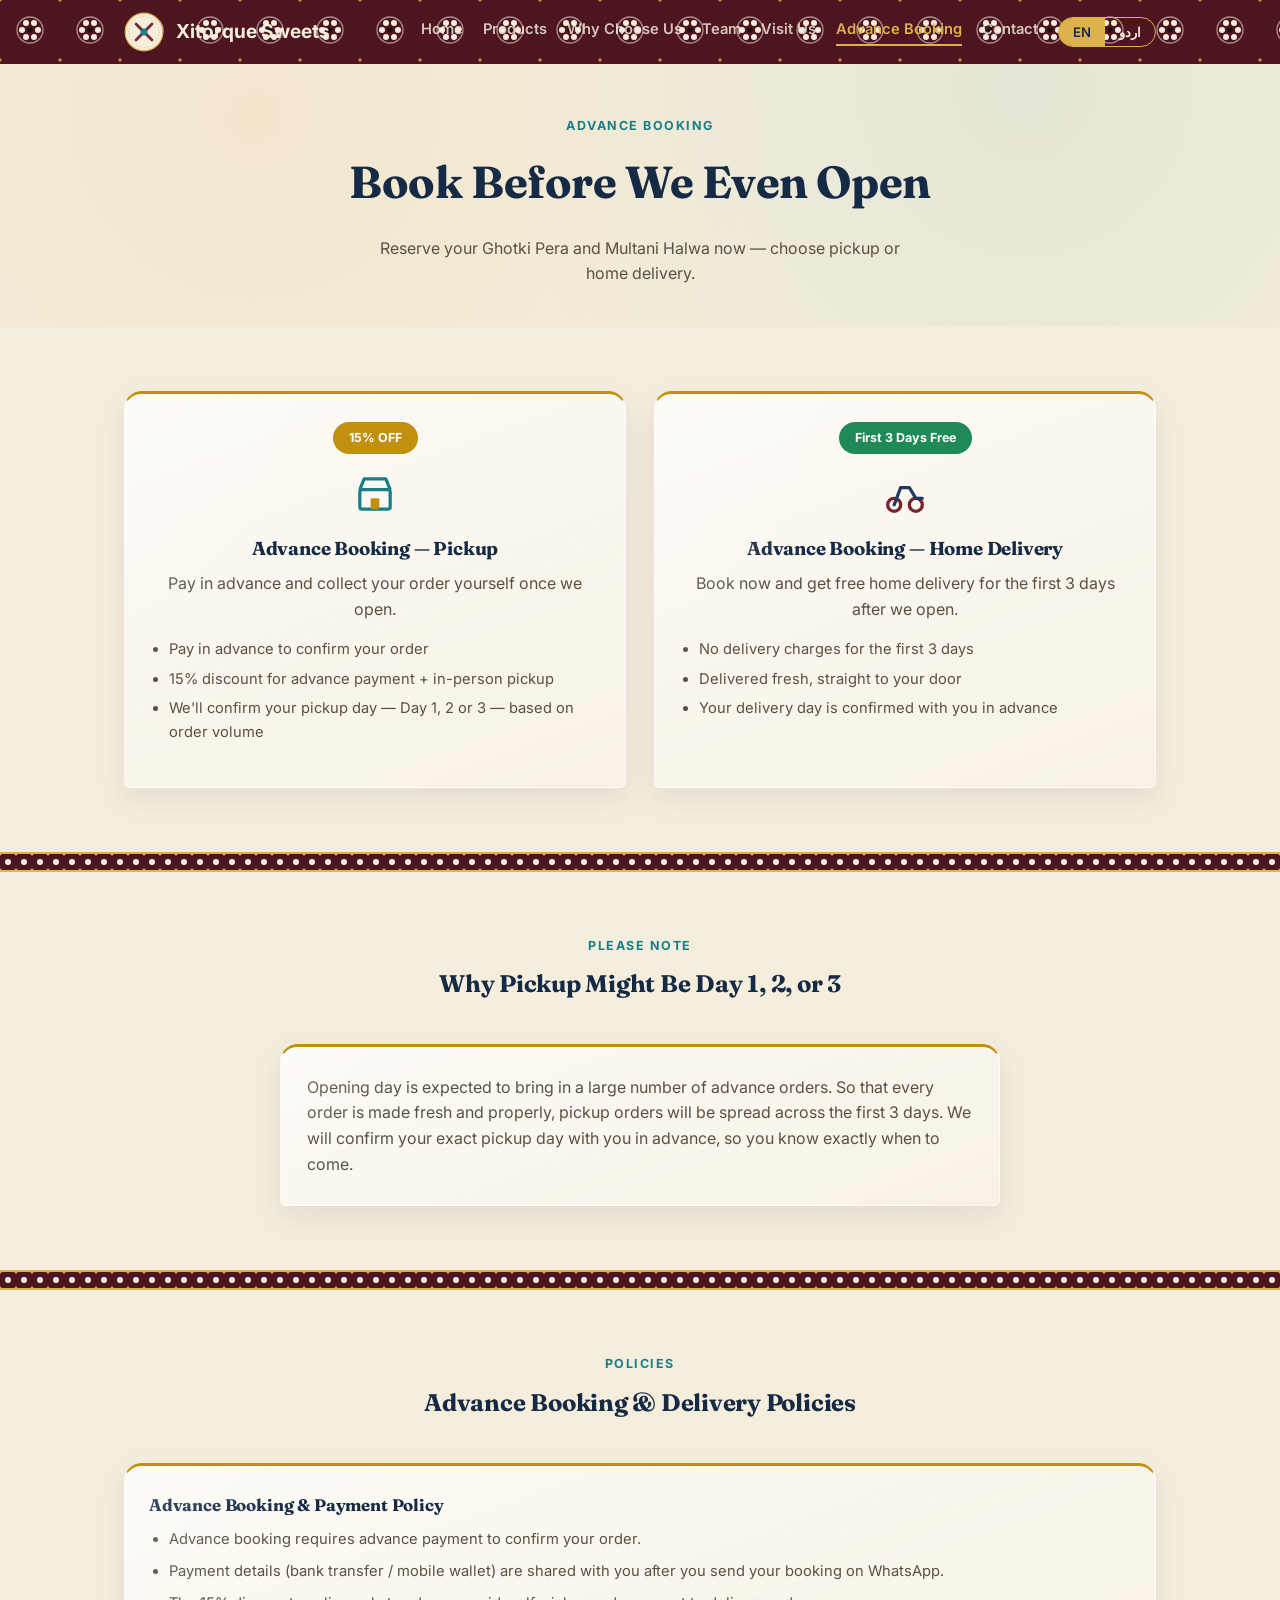
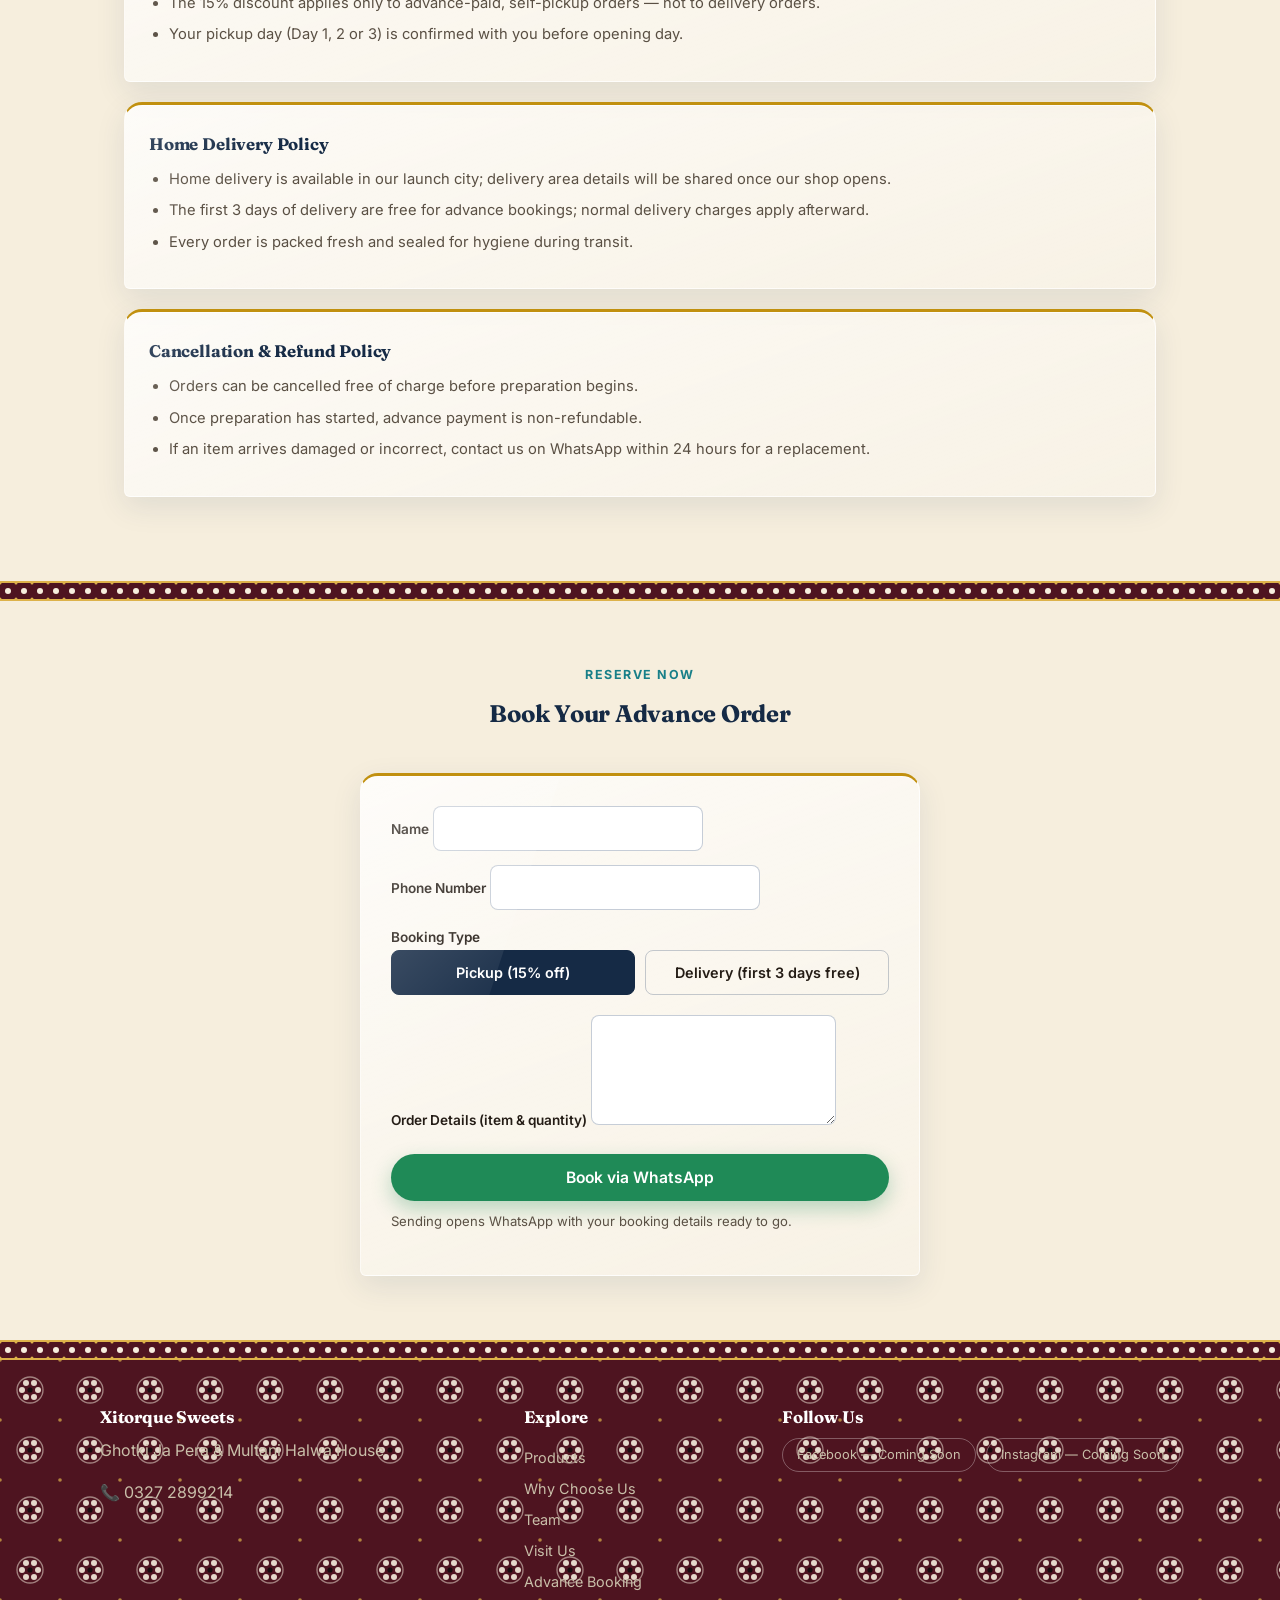
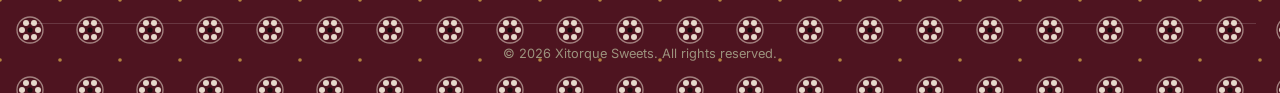
==== advance-booking.html @ 0a911209 "Add files via upload" ====
<!DOCTYPE html>
<html lang="en" dir="ltr">
<head>
<meta charset="UTF-8">
<meta name="viewport" content="width=device-width, initial-scale=1.0">
<title>Advance Booking — Xitorque Sweets</title>
<meta name="description" content="Book your Ghotki Pera and Multani Halwa in advance — pickup with 15% off, or home delivery free for the first 3 days.">
<link rel="preconnect" href="https://fonts.googleapis.com">
<link rel="preconnect" href="https://fonts.gstatic.com" crossorigin>
<link href="https://fonts.googleapis.com/css2?family=Fraunces:ital,wght@0,500;0,600;0,700;1,500&family=Inter:wght@400;500;600;700&family=Noto+Nastaliq+Urdu:wght@400;600;700&display=swap" rel="stylesheet">
<link rel="stylesheet" href="styles.css">
</head>
<body>

<header class="site-header">
  <div class="header-inner">
    <a href="index.html" class="brand">
      <svg class="logo-mark" viewBox="0 0 100 100" aria-hidden="true">
        <circle cx="50" cy="50" r="47" fill="var(--ivory)" stroke="var(--gold-soft)" stroke-width="3"/>
        <circle cx="50" cy="50" r="38" fill="none" stroke="var(--gold-soft)" stroke-width="1.5" stroke-dasharray="3 4"/>
        <path d="M30 30 L70 70 M70 30 L30 70" stroke="var(--maroon)" stroke-width="7" stroke-linecap="round"/>
        <circle cx="50" cy="50" r="9" fill="var(--turquoise)"/>
      </svg>
      <p class="brand-name">Xitorque Sweets</p>
    </a>
    <button class="nav-toggle" id="nav-toggle" aria-label="Toggle menu" onclick="toggleNav()">
      <svg width="26" height="26" viewBox="0 0 24 24" fill="none"><path d="M3 6h18M3 12h18M3 18h18" stroke="#F6EEDD" stroke-width="2" stroke-linecap="round"/></svg>
    </button>
    <nav class="nav-links" id="nav-links">
      <a href="index.html" data-en="Home" data-ur="ہوم">Home</a>
      <a href="products.html" data-en="Products" data-ur="مصنوعات">Products</a>
      <a href="why-choose-us.html" data-en="Why Choose Us" data-ur="ہمیں کیوں چنیں">Why Choose Us</a>
      <a href="team.html" data-en="Team" data-ur="ٹیم">Team</a>
      <a href="visit-us.html" data-en="Visit Us" data-ur="ہم سے ملیں">Visit Us</a>
      <a href="advance-booking.html" data-en="Advance Booking" data-ur="ایڈوانس بکنگ" class="active">Advance Booking</a>
      <a href="contact.html" data-en="Contact" data-ur="رابطہ">Contact</a>
      <div class="lang-toggle" role="group" aria-label="Language toggle">
        <button type="button" id="btn-en" class="active" onclick="setLang('en')">EN</button>
        <button type="button" id="btn-ur" onclick="setLang('ur')">اردو</button>
      </div>
    </nav>
  </div>
</header>

<section class="page-hero">
  <span class="eyebrow" data-en="Advance Booking" data-ur="ایڈوانس بکنگ"></span>
  <h1 data-en="Book Before We Even Open" data-ur="کھلنے سے پہلے ہی بک کریں"></h1>
  <p class="lede" data-en="Reserve your Ghotki Pera and Multani Halwa now — choose pickup or home delivery."
     data-ur="ابھی اپنا گھوٹکی پیرا اور ملتانی حلوہ محفوظ کریں — پک اپ یا ہوم ڈیلیوری میں سے کوئی ایک منتخب کریں۔"></p>
</section>

<section>
  <div class="container">
    <div class="booking-grid">

      <div class="glass-card booking-card pickup">
        <span class="booking-badge" data-en="15% OFF" data-ur="15% رعایت"></span>
        <svg class="booking-icon" viewBox="0 0 48 48" aria-hidden="true"><rect x="10" y="20" width="28" height="18" rx="2" fill="none" stroke="var(--turquoise)" stroke-width="3"/><path d="M10 20l4-10h20l4 10" fill="none" stroke="var(--turquoise)" stroke-width="3" stroke-linejoin="round"/><rect x="20" y="28" width="8" height="10" fill="var(--gold)"/></svg>
        <h3 data-en="Advance Booking — Pickup" data-ur="ایڈوانس بکنگ — پک اپ"></h3>
        <p data-en="Pay in advance and collect your order yourself once we open." data-ur="ایڈوانس ادائیگی کریں اور کھلنے کے بعد خود اپنا آرڈر لینے آئیں۔"></p>
        <ul class="booking-list">
          <li data-en="Pay in advance to confirm your order" data-ur="آرڈر کنفرم کرنے کے لیے ایڈوانس ادائیگی"></li>
          <li data-en="15% discount for advance payment + in-person pickup" data-ur="ایڈوانس ادائیگی اور خود آ کر لینے پر 15% رعایت"></li>
          <li data-en="We'll confirm your pickup day — Day 1, 2 or 3 — based on order volume" data-ur="آپ کا پک اپ دن بتایا جائے گا — پہلا، دوسرا یا تیسرا — آرڈرز کی تعداد کے مطابق"></li>
        </ul>
      </div>

      <div class="glass-card booking-card delivery">
        <span class="booking-badge" data-en="First 3 Days Free" data-ur="پہلے 3 دن مفت"></span>
        <svg class="booking-icon" viewBox="0 0 48 48" aria-hidden="true"><circle cx="14" cy="34" r="6" fill="none" stroke="var(--maroon)" stroke-width="3"/><circle cx="34" cy="34" r="6" fill="none" stroke="var(--maroon)" stroke-width="3"/><path d="M14 34l6-16h8l6 10h6" fill="none" stroke="var(--indigo)" stroke-width="3" stroke-linecap="round" stroke-linejoin="round"/></svg>
        <h3 data-en="Advance Booking — Home Delivery" data-ur="ایڈوانس بکنگ — ہوم ڈیلیوری"></h3>
        <p data-en="Book now and get free home delivery for the first 3 days after we open." data-ur="ابھی بک کریں اور کھلنے کے بعد پہلے 3 دن مفت ہوم ڈیلیوری حاصل کریں۔"></p>
        <ul class="booking-list">
          <li data-en="No delivery charges for the first 3 days" data-ur="پہلے 3 دن کوئی ڈیلیوری چارج نہیں"></li>
          <li data-en="Delivered fresh, straight to your door" data-ur="تازہ، براہ راست آپ کے گھر تک"></li>
          <li data-en="Your delivery day is confirmed with you in advance" data-ur="ڈیلیوری کا دن پہلے سے آپ کو بتا دیا جائے گا"></li>
        </ul>
      </div>

    </div>
  </div>
</section>

<div class="ajrak-divider"></div>

<section>
  <div class="container">
    <div class="section-head">
      <span class="eyebrow" data-en="Please Note" data-ur="براہ کرم نوٹ کریں"></span>
      <h2 data-en="Why Pickup Might Be Day 1, 2, or 3" data-ur="پک اپ پہلے، دوسرے یا تیسرے دن کیوں ہو سکتا ہے"></h2>
    </div>
    <div class="glass-card" style="max-width:720px;margin:0 auto;padding:28px 26px;">
      <p style="margin-bottom:0;" data-en="Opening day is expected to bring in a large number of advance orders. So that every order is made fresh and properly, pickup orders will be spread across the first 3 days. We will confirm your exact pickup day with you in advance, so you know exactly when to come."
         data-ur="کھلنے کے دن بہت زیادہ ایڈوانس آرڈرز آنے کی توقع ہے۔ ہر آرڈر تازہ اور صحیح طریقے سے تیار ہو سکے اس کے لیے پک اپ آرڈرز پہلے 3 دنوں میں تقسیم کیے جائیں گے۔ آپ کا صحیح پک اپ دن پہلے سے بتا دیا جائے گا — تاکہ آپ کو معلوم ہو کب آنا ہے۔"></p>
    </div>
  </div>
</section>

<div class="ajrak-divider"></div>

<section>
  <div class="container">
    <div class="section-head">
      <span class="eyebrow" data-en="Policies" data-ur="پالیسیاں"></span>
      <h2 data-en="Advance Booking &amp; Delivery Policies" data-ur="ایڈوانس بکنگ اور ڈیلیوری پالیسیاں"></h2>
    </div>

    <div class="glass-card policy-block">
      <h3 data-en="Advance Booking &amp; Payment Policy" data-ur="ایڈوانس بکنگ اور ادائیگی پالیسی"></h3>
      <ul>
        <li data-en="Advance booking requires advance payment to confirm your order." data-ur="آرڈر کنفرم کرنے کے لیے ایڈوانس بکنگ پر ایڈوانس ادائیگی لازمی ہے۔"></li>
        <li data-en="Payment details (bank transfer / mobile wallet) are shared with you after you send your booking on WhatsApp." data-ur="ادائیگی کی تفصیلات (بینک ٹرانسفر / موبائل والیٹ) واٹس ایپ پر بکنگ بھیجنے کے بعد آپ کو بتا دی جاتی ہیں۔"></li>
        <li data-en="The 15% discount applies only to advance-paid, self-pickup orders — not to delivery orders." data-ur="15% رعایت صرف ایڈوانس ادائیگی اور خود پک اپ کرنے والے آرڈرز پر لاگو ہوتی ہے — ڈیلیوری آرڈرز پر نہیں۔"></li>
        <li data-en="Your pickup day (Day 1, 2 or 3) is confirmed with you before opening day." data-ur="آپ کا پک اپ دن (پہلا، دوسرا یا تیسرا) کھلنے سے پہلے کنفرم کر دیا جاتا ہے۔"></li>
      </ul>
    </div>

    <div class="glass-card policy-block">
      <h3 data-en="Home Delivery Policy" data-ur="ہوم ڈیلیوری پالیسی"></h3>
      <ul>
        <li data-en="Home delivery is available in our launch city; delivery area details will be shared once our shop opens." data-ur="ہوم ڈیلیوری لانچ سٹی میں دستیاب ہوگی؛ ڈیلیوری ایریا کی تفصیلات دکان کھلنے کے بعد بتائی جائیں گی۔"></li>
        <li data-en="The first 3 days of delivery are free for advance bookings; normal delivery charges apply afterward." data-ur="ایڈوانس بکنگ پر پہلے 3 دن ڈیلیوری مفت ہے؛ اس کے بعد معمول کے ڈیلیوری چارجز لاگو ہوں گے۔"></li>
        <li data-en="Every order is packed fresh and sealed for hygiene during transit." data-ur="ہر آرڈر صفائی کو مدنظر رکھتے ہوئے تازہ اور سیل بند پیک کیا جاتا ہے۔"></li>
      </ul>
    </div>

    <div class="glass-card policy-block">
      <h3 data-en="Cancellation &amp; Refund Policy" data-ur="منسوخی اور رقم واپسی کی پالیسی"></h3>
      <ul>
        <li data-en="Orders can be cancelled free of charge before preparation begins." data-ur="تیاری شروع ہونے سے پہلے آرڈر بغیر کسی چارج کے منسوخ کیا جا سکتا ہے۔"></li>
        <li data-en="Once preparation has started, advance payment is non-refundable." data-ur="تیاری شروع ہونے کے بعد ایڈوانس ادائیگی واپس نہیں کی جائے گی۔"></li>
        <li data-en="If an item arrives damaged or incorrect, contact us on WhatsApp within 24 hours for a replacement." data-ur="اگر کوئی آئٹم خراب یا غلط پہنچے تو تبدیلی کے لیے 24 گھنٹوں کے اندر واٹس ایپ پر رابطہ کریں۔"></li>
      </ul>
    </div>
  </div>
</section>

<div class="ajrak-divider"></div>

<section>
  <div class="container">
    <div class="section-head">
      <span class="eyebrow" data-en="Reserve Now" data-ur="ابھی محفوظ کریں"></span>
      <h2 data-en="Book Your Advance Order" data-ur="اپنا ایڈوانس آرڈر بک کریں"></h2>
    </div>
    <div class="glass-card contact-card" style="max-width:560px;margin:0 auto;">
      <form id="booking-form">
        <div>
          <label for="b-name" data-en="Name" data-ur="نام"></label>
          <input type="text" id="b-name" required>
        </div>
        <div>
          <label for="b-phone" data-en="Phone Number" data-ur="فون نمبر"></label>
          <input type="tel" id="b-phone" required>
        </div>
        <div>
          <label data-en="Booking Type" data-ur="بکنگ کی قسم"></label>
          <div class="type-toggle">
            <input type="radio" name="booking-type" id="type-pickup" value="Pickup (15% off, advance paid)" checked>
            <label for="type-pickup" data-en="Pickup (15% off)" data-ur="پک اپ (15% رعایت)"></label>
            <input type="radio" name="booking-type" id="type-delivery" value="Home Delivery (first 3 days free)">
            <label for="type-delivery" data-en="Delivery (first 3 days free)" data-ur="ڈیلیوری (پہلے 3 دن مفت)"></label>
          </div>
        </div>
        <div>
          <label for="b-order" data-en="Order Details (item &amp; quantity)" data-ur="آرڈر کی تفصیل (آئٹم اور مقدار)"></label>
          <textarea id="b-order" required></textarea>
        </div>
        <button type="submit" class="btn btn-whatsapp">
          <span data-en="Book via WhatsApp" data-ur="واٹس ایپ کے ذریعے بک کریں"></span>
        </button>
        <p class="form-note" data-en="Sending opens WhatsApp with your booking details ready to go." data-ur="بھیجنے پر واٹس ایپ کھل جائے گا اور آپ کی بکنگ کی تفصیلات تیار ہوں گی۔"></p>
      </form>
    </div>
  </div>
</section>

<div class="ajrak-divider"></div>

<footer>
  <div class="footer-inner">
    <div>
      <h3>Xitorque Sweets</h3>
      <p data-en="Ghotki Ja Pera &amp; Multani Halwa House" data-ur="گھوٹکی جا پیرا اور ملتانی حلوہ ہاؤس"></p>
      <p>📞 0327 2899214</p>
    </div>
    <div class="footer-nav">
      <h3 data-en="Explore" data-ur="مزید دیکھیں"></h3>
      <a href="products.html" data-en="Products" data-ur="مصنوعات"></a>
      <a href="why-choose-us.html" data-en="Why Choose Us" data-ur="ہمیں کیوں چنیں"></a>
      <a href="team.html" data-en="Team" data-ur="ٹیم"></a>
      <a href="visit-us.html" data-en="Visit Us" data-ur="ہم سے ملیں"></a>
      <a href="advance-booking.html" data-en="Advance Booking" data-ur="ایڈوانس بکنگ"></a>
    </div>
    <div>
      <h3 data-en="Follow Us" data-ur="ہمیں فالو کریں"></h3>
      <div class="footer-social">
        <span class="social-pill" data-en="Facebook — Coming Soon" data-ur="فیس بک — جلد آ رہا ہے"></span>
        <span class="social-pill" data-en="Instagram — Coming Soon" data-ur="انسٹاگرام — جلد آ رہا ہے"></span>
      </div>
    </div>
  </div>
  <div class="footer-bottom">
    <span data-en="© 2026 Xitorque Sweets. All rights reserved." data-ur="© 2026 Xitorque Sweets — جملہ حقوق محفوظ ہیں۔"></span>
  </div>
</footer>

<script src="script.js"></script>
</body>
</html>
---- styles.css ----
:root{
  --indigo:#1E3A5F;
  --indigo-deep:#152A45;
  --maroon:#7A2331;
  --gold:#C1900F;
  --gold-soft:#DDB24A;
  --turquoise:#187F88;
  --ivory:#F6EEDD;
  --card:#FFFBF2;
  --ink:#241C15;
  --ink-soft:#5A5044;
  --whatsapp:#1F8A57;
  --radius-lg:18px;
  --radius-sm:8px;
  --shadow-soft:0 10px 30px rgba(30,58,95,0.10);
}

*{box-sizing:border-box;}
html{scroll-behavior:smooth;}
body{
  margin:0;
  background:var(--ivory);
  color:var(--ink);
  font-family:'Inter',sans-serif;
  line-height:1.6;
  -webkit-font-smoothing:antialiased;
}
body.lang-ur{font-family:'Noto Nastaliq Urdu','Inter',sans-serif;}
body.lang-ur h1, body.lang-ur h2, body.lang-ur h3, body.lang-ur .brand-name{
  font-family:'Noto Nastaliq Urdu', serif;
}
h1,h2,h3{
  font-family:'Fraunces',serif;
  color:var(--indigo-deep);
  margin:0 0 0.4em 0;
  letter-spacing:-0.01em;
}
p{margin:0 0 1em 0;color:var(--ink-soft);}
a{color:inherit;}
img,svg{display:block;max-width:100%;}
button, input, textarea{font-family:inherit;}
:focus-visible{outline:3px solid var(--turquoise);outline-offset:2px;}

.container{max-width:1080px;margin:0 auto;padding:0 24px;}

/* ---------- Ajrak pattern (signature motif) ---------- */
.ajrak-divider{
  height:20px;width:100%;
  background-image:url("data:image/svg+xml,%3Csvg xmlns='http://www.w3.org/2000/svg' width='16' height='16' viewBox='0 0 16 16'%3E%3Crect width='16' height='16' fill='%234E1420'/%3E%3Ccircle cx='8' cy='8' r='3' fill='%23F6EEDD'/%3E%3Ccircle cx='0' cy='0' r='1.5' fill='%23DDB24A'/%3E%3Ccircle cx='16' cy='0' r='1.5' fill='%23DDB24A'/%3E%3Ccircle cx='0' cy='16' r='1.5' fill='%23DDB24A'/%3E%3Ccircle cx='16' cy='16' r='1.5' fill='%23DDB24A'/%3E%3C/svg%3E");
  background-repeat:repeat-x;
  background-size:16px 16px;
  border-top:2px solid var(--gold-soft);
  border-bottom:2px solid var(--gold-soft);
}
.ajrak-pattern{
  background-image:
    repeating-linear-gradient(135deg, rgba(221,178,74,0.14) 0 8px, transparent 8px 16px),
    repeating-linear-gradient(45deg, rgba(122,35,49,0.22) 0 8px, transparent 8px 16px);
}

/* ---------- Site header ---------- */
.site-header{
  position:sticky;top:0;z-index:50;
  background-color:var(--indigo-deep);
  position:relative;
  overflow:visible;
}
.site-header::before{
  content:"";position:absolute;inset:0;
  background-image:url("data:image/svg+xml,%3Csvg xmlns='http://www.w3.org/2000/svg' width='60' height='60' viewBox='0 0 60 60'%3E%3Crect width='60' height='60' fill='%234E1420'/%3E%3Ccircle cx='30' cy='30' r='13' fill='none' stroke='%23F6EEDD' stroke-opacity='0.55' stroke-width='1.3'/%3E%3Ccircle cx='38' cy='30' r='3' fill='%23F6EEDD'/%3E%3Ccircle cx='34' cy='36.93' r='3' fill='%23F6EEDD'/%3E%3Ccircle cx='26' cy='36.93' r='3' fill='%23F6EEDD'/%3E%3Ccircle cx='22' cy='30' r='3' fill='%23F6EEDD'/%3E%3Ccircle cx='26' cy='23.07' r='3' fill='%23F6EEDD'/%3E%3Ccircle cx='34' cy='23.07' r='3' fill='%23F6EEDD'/%3E%3Ccircle cx='30' cy='30' r='2.6' fill='%231A0E10'/%3E%3Ccircle cx='0' cy='0' r='1.8' fill='%23DDB24A' fill-opacity='0.75'/%3E%3Ccircle cx='60' cy='0' r='1.8' fill='%23DDB24A' fill-opacity='0.75'/%3E%3Ccircle cx='0' cy='60' r='1.8' fill='%23DDB24A' fill-opacity='0.75'/%3E%3Ccircle cx='60' cy='60' r='1.8' fill='%23DDB24A' fill-opacity='0.75'/%3E%3C/svg%3E");
  background-repeat:repeat;
  background-size:60px 60px;
  pointer-events:none;
}
.header-inner{
  position:relative;z-index:1;
  display:flex;align-items:center;justify-content:space-between;flex-wrap:wrap;
  padding:12px 24px;max-width:1080px;margin:0 auto;gap:14px;
}
.brand{display:flex;align-items:center;gap:12px;text-decoration:none;}
.logo-mark{width:40px;height:40px;flex-shrink:0;}
.brand-name{font-size:1.2rem;font-weight:700;color:var(--ivory);margin:0;line-height:1;white-space:nowrap;}

.nav-toggle{
  display:none;background:none;border:none;cursor:pointer;padding:6px;
  position:relative;z-index:1;
}
.nav-links{
  display:flex;align-items:center;gap:20px;flex-wrap:wrap;
  position:relative;z-index:1;
}
.nav-links a{
  color:var(--ivory);opacity:0.82;text-decoration:none;font-size:0.92rem;font-weight:600;
  padding-bottom:3px;border-bottom:2px solid transparent;transition:opacity 0.15s, border-color 0.15s;
}
.nav-links a:hover{opacity:1;}
.nav-links a.active{opacity:1;color:var(--gold-soft);border-bottom-color:var(--gold-soft);}

.lang-toggle{display:flex;border:1.5px solid var(--gold-soft);border-radius:999px;overflow:hidden;}
.lang-toggle button{
  background:transparent;border:none;padding:6px 14px;font-size:0.82rem;font-weight:600;
  color:var(--ivory);cursor:pointer;transition:background 0.2s, color 0.2s;
}
.lang-toggle button.active{background:var(--gold-soft);color:var(--indigo-deep);}

@media(max-width:860px){
  .nav-toggle{display:block;}
  .nav-links{
    display:none;position:absolute;top:100%;left:0;right:0;
    background:var(--indigo-deep);flex-direction:column;align-items:flex-start;
    padding:16px 24px 20px;gap:14px;border-top:1px solid rgba(255,255,255,0.15);
  }
  .nav-links.open{display:flex;}
  .lang-toggle{margin-top:6px;}
}

/* ---------- Page hero (inner pages) ---------- */
.page-hero{
  padding:52px 24px 40px;text-align:center;
  background:
    radial-gradient(circle at 20% 20%, rgba(193,144,15,0.08), transparent 55%),
    radial-gradient(circle at 80% 10%, rgba(24,127,136,0.08), transparent 50%);
}
.page-hero h1{font-size:clamp(1.9rem, 4.4vw, 2.8rem);}
.page-hero .lede{max-width:560px;margin:10px auto 0;}

/* ---------- Hero (home) ---------- */
.hero{
  padding:64px 24px 56px;text-align:center;
  background:
    radial-gradient(circle at 20% 20%, rgba(193,144,15,0.08), transparent 55%),
    radial-gradient(circle at 80% 10%, rgba(24,127,136,0.08), transparent 50%);
}
.ribbon{
  display:inline-block;background:var(--maroon);color:#fff;font-size:0.78rem;font-weight:600;
  letter-spacing:0.04em;text-transform:uppercase;padding:7px 18px;border-radius:999px;margin-bottom:22px;
}
body.lang-ur .ribbon{text-transform:none;letter-spacing:0;}
.hero h1{font-size:clamp(2.1rem, 5vw, 3.4rem);margin-bottom:0.3em;}
.hero .tagline{
  font-size:clamp(1rem, 2.4vw, 1.3rem);color:var(--maroon);font-weight:600;font-style:italic;margin-bottom:20px;
}
body.lang-ur .hero .tagline{font-style:normal;}
.hero .lede{max-width:560px;margin:0 auto 30px;font-size:1.05rem;}
.cta-row{display:flex;gap:14px;justify-content:center;flex-wrap:wrap;}

.btn{
  display:inline-flex;align-items:center;gap:10px;padding:14px 26px;border-radius:999px;
  font-weight:600;font-size:0.98rem;text-decoration:none;border:none;cursor:pointer;
  transition:transform 0.15s ease, box-shadow 0.15s ease;
}
.btn:hover{transform:translateY(-2px);}
.btn-whatsapp{background:var(--whatsapp);color:#fff;box-shadow:0 8px 20px rgba(31,138,87,0.30);}
.btn-outline{background:transparent;color:var(--indigo-deep);border:1.5px solid var(--indigo-deep);}

/* ---------- Section shell ---------- */
section{padding:64px 24px;}
.section-head{text-align:center;max-width:640px;margin:0 auto 40px;}
.eyebrow{
  display:block;font-size:0.78rem;font-weight:700;letter-spacing:0.12em;text-transform:uppercase;
  color:var(--turquoise);margin-bottom:10px;
}
body.lang-ur .eyebrow{text-transform:none;letter-spacing:0;}

/* ---------- Glass counter cards ---------- */
.glass-card{
  position:relative;
  background:linear-gradient(160deg, rgba(255,255,255,0.75), rgba(255,255,255,0.25));
  border:1px solid rgba(255,255,255,0.6);border-top:3px solid var(--gold);
  border-radius:var(--radius-lg) var(--radius-lg) 6px 6px;
  box-shadow:var(--shadow-soft), inset 0 1px 0 rgba(255,255,255,0.7);
  overflow:hidden;padding:28px 24px;
}
.glass-card::before{
  content:"";position:absolute;top:-60%;left:-25%;width:45%;height:220%;
  background:linear-gradient(120deg, rgba(255,255,255,0.55), rgba(255,255,255,0) 65%);
  transform:rotate(18deg);pointer-events:none;
}

/* ---------- Products ---------- */
.products-grid{display:grid;grid-template-columns:1fr;gap:28px;}
@media(min-width:720px){.products-grid{grid-template-columns:1fr 1fr;}}
.product-card{text-align:center;}
.product-art{width:120px;height:120px;margin:0 auto 18px;}
.product-art.large{width:160px;height:160px;}
.product-card h3{font-size:1.4rem;}
.price-tag{
  display:inline-block;margin-top:12px;font-size:0.85rem;font-weight:600;color:var(--indigo-deep);
  background:rgba(193,144,15,0.15);padding:5px 14px;border-radius:999px;
}
.ingredient-row{display:flex;justify-content:center;gap:18px;flex-wrap:wrap;margin-top:16px;}
.ingredient-pill{
  display:flex;align-items:center;gap:6px;font-size:0.82rem;font-weight:600;color:var(--ink-soft);
}
.ingredient-pill svg{width:18px;height:18px;}

/* ---------- Why choose us ---------- */
.why-grid{display:grid;grid-template-columns:1fr;gap:22px;}
@media(min-width:720px){.why-grid{grid-template-columns:1fr 1fr;}}
@media(min-width:1000px){.why-grid{grid-template-columns:1fr 1fr 1fr;}}
.why-card{padding:24px 22px;}
.why-icon{width:44px;height:44px;margin-bottom:14px;}
.why-card h3{font-size:1.08rem;margin-bottom:6px;}
.why-card p{font-size:0.94rem;margin-bottom:0;}

/* ---------- Team ---------- */
.team-grid{display:grid;grid-template-columns:1fr;gap:26px;}
@media(min-width:640px){.team-grid{grid-template-columns:1fr 1fr;}}
@media(min-width:980px){.team-grid{grid-template-columns:repeat(3,1fr);}}
.team-card{text-align:center;padding:30px 22px;}
.avatar-badge{
  width:96px;height:96px;border-radius:50%;margin:0 auto 16px;
  display:flex;align-items:center;justify-content:center;
  background:linear-gradient(160deg, var(--ivory), #fff);
  border:3px solid var(--gold-soft);box-shadow:0 6px 16px rgba(30,58,95,0.15);
}
.avatar-badge svg{width:52px;height:52px;}
.team-card h3{font-size:1.1rem;margin-bottom:2px;}
.team-role{font-size:0.85rem;font-weight:700;color:var(--turquoise);text-transform:uppercase;letter-spacing:0.04em;margin-bottom:10px;display:block;}
body.lang-ur .team-role{text-transform:none;letter-spacing:0;}
.team-card p{font-size:0.92rem;}

/* ---------- Coming soon strip ---------- */
.soon-grid{display:grid;grid-template-columns:1fr;gap:20px;}
@media(min-width:720px){.soon-grid{grid-template-columns:1fr 1fr;}}
.soon-card{padding:26px;text-align:center;position:relative;}
.soon-badge{
  position:absolute;top:14px;right:14px;background:var(--turquoise);color:#fff;font-size:0.68rem;
  font-weight:700;text-transform:uppercase;letter-spacing:0.06em;padding:4px 10px;border-radius:999px;
}
body.lang-ur .soon-badge{right:auto;left:14px;text-transform:none;letter-spacing:0;}
.soon-card h3{font-size:1.1rem;}
.soon-icon{width:40px;height:40px;margin:0 auto 14px;}

/* ---------- Delivery / info icon rows ---------- */
.icon-info-grid{display:grid;grid-template-columns:1fr;gap:20px;margin-top:10px;}
@media(min-width:640px){.icon-info-grid{grid-template-columns:1fr 1fr;}}
.icon-info-card{display:flex;gap:16px;align-items:flex-start;padding:22px;}
.icon-info-card svg{width:36px;height:36px;flex-shrink:0;}
.icon-info-card h3{font-size:1rem;margin-bottom:4px;}
.icon-info-card p{font-size:0.9rem;margin-bottom:0;}

/* ---------- Home quick links ---------- */
.quick-grid{display:grid;grid-template-columns:1fr;gap:22px;}
@media(min-width:640px){.quick-grid{grid-template-columns:1fr 1fr;}}
@media(min-width:980px){.quick-grid{grid-template-columns:repeat(4,1fr);}}
.quick-card{
  text-align:center;padding:26px 18px;text-decoration:none;display:block;
  transition:transform 0.15s ease;
}
.quick-card:hover{transform:translateY(-4px);}
.quick-card svg{width:38px;height:38px;margin:0 auto 12px;}
.quick-card h3{font-size:1rem;margin-bottom:4px;}
.quick-card p{font-size:0.85rem;margin-bottom:0;}
.quick-card .arrow{
  display:inline-block;margin-top:10px;font-size:0.82rem;font-weight:700;color:var(--maroon);
}

/* ---------- Contact ---------- */
.contact-wrap{display:grid;grid-template-columns:1fr;gap:32px;align-items:start;}
@media(min-width:820px){.contact-wrap{grid-template-columns:0.9fr 1.1fr;}}
.contact-card{padding:30px;}
.contact-card .btn{width:100%;justify-content:center;margin-top:8px;}
.contact-number{font-size:1.3rem;font-weight:700;color:var(--indigo-deep);margin:10px 0 18px;letter-spacing:0.02em;}
form{display:flex;flex-direction:column;gap:14px;}
label{font-size:0.85rem;font-weight:600;color:var(--ink);}
input, textarea{
  padding:12px 14px;border-radius:var(--radius-sm);border:1.5px solid rgba(30,58,95,0.25);
  background:#fff;font-size:0.95rem;color:var(--ink);
}
textarea{min-height:110px;resize:vertical;}
.form-note{font-size:0.82rem;color:var(--ink-soft);margin-top:-4px;}

/* ---------- Footer ---------- */
footer{
  position:relative;background-color:var(--indigo-deep);color:#EFE7D6;padding:44px 24px 28px;overflow:hidden;
}
footer::before{
  content:"";position:absolute;inset:0;
  background-image:url("data:image/svg+xml,%3Csvg xmlns='http://www.w3.org/2000/svg' width='60' height='60' viewBox='0 0 60 60'%3E%3Crect width='60' height='60' fill='%234E1420'/%3E%3Ccircle cx='30' cy='30' r='13' fill='none' stroke='%23F6EEDD' stroke-opacity='0.5' stroke-width='1.3'/%3E%3Ccircle cx='38' cy='30' r='3' fill='%23F6EEDD' fill-opacity='0.9'/%3E%3Ccircle cx='34' cy='36.93' r='3' fill='%23F6EEDD' fill-opacity='0.9'/%3E%3Ccircle cx='26' cy='36.93' r='3' fill='%23F6EEDD' fill-opacity='0.9'/%3E%3Ccircle cx='22' cy='30' r='3' fill='%23F6EEDD' fill-opacity='0.9'/%3E%3Ccircle cx='26' cy='23.07' r='3' fill='%23F6EEDD' fill-opacity='0.9'/%3E%3Ccircle cx='34' cy='23.07' r='3' fill='%23F6EEDD' fill-opacity='0.9'/%3E%3Ccircle cx='30' cy='30' r='2.6' fill='%231A0E10'/%3E%3Ccircle cx='0' cy='0' r='1.8' fill='%23DDB24A' fill-opacity='0.7'/%3E%3Ccircle cx='60' cy='0' r='1.8' fill='%23DDB24A' fill-opacity='0.7'/%3E%3Ccircle cx='0' cy='60' r='1.8' fill='%23DDB24A' fill-opacity='0.7'/%3E%3Ccircle cx='60' cy='60' r='1.8' fill='%23DDB24A' fill-opacity='0.7'/%3E%3C/svg%3E");
  background-repeat:repeat;
  background-size:60px 60px;
  pointer-events:none;
}
.footer-inner{
  position:relative;z-index:1;max-width:1080px;margin:0 auto;display:flex;flex-wrap:wrap;gap:24px;
  justify-content:space-between;align-items:flex-start;
}
footer h3{color:#fff;font-size:1.05rem;}
footer p{color:#C9BFA9;}
.footer-social{display:flex;gap:10px;flex-wrap:wrap;}
.social-pill{font-size:0.8rem;padding:6px 14px;border:1px solid rgba(255,255,255,0.3);border-radius:999px;color:#C9BFA9;}
.footer-nav{display:flex;flex-direction:column;gap:8px;}
.footer-nav a{color:#C9BFA9;text-decoration:none;font-size:0.9rem;}
.footer-nav a:hover{color:var(--gold-soft);}
.footer-bottom{
  position:relative;z-index:1;text-align:center;margin-top:30px;padding-top:20px;
  border-top:1px solid rgba(255,255,255,0.15);font-size:0.8rem;color:#9C927D;
}

@media (prefers-reduced-motion: reduce){
  html{scroll-behavior:auto;}
  .btn:hover, .quick-card:hover{transform:none;}
}

/* ---------- Founder photo ---------- */
.founder-wrap{
  display:grid;grid-template-columns:1fr;gap:26px;align-items:center;
}
@media(min-width:720px){.founder-wrap{grid-template-columns:0.8fr 1.2fr;}}
.founder-photo{
  width:100%;max-width:260px;margin:0 auto;aspect-ratio:3/4;object-fit:cover;
  border-radius:var(--radius-lg);border:4px solid var(--gold-soft);
  box-shadow:var(--shadow-soft);
}
.founder-card{text-align:center;}
@media(min-width:720px){.founder-card{text-align:start;}}
.team-photo{
  width:96px;height:96px;border-radius:50%;object-fit:cover;
  margin:0 auto 16px;border:3px solid var(--gold-soft);box-shadow:0 6px 16px rgba(30,58,95,0.15);
}

/* ---------- Advance booking ---------- */
.booking-grid{display:grid;grid-template-columns:1fr;gap:28px;}
@media(min-width:720px){.booking-grid{grid-template-columns:1fr 1fr;}}
.booking-card{text-align:center;position:relative;}
.booking-badge{
  display:inline-block;background:var(--whatsapp);color:#fff;font-size:0.78rem;font-weight:700;
  padding:6px 16px;border-radius:999px;margin-bottom:14px;
}
.booking-card.pickup .booking-badge{background:var(--gold);}
.booking-icon{width:52px;height:52px;margin:0 auto 14px;}
.booking-list{text-align:start;font-size:0.92rem;color:var(--ink-soft);padding-left:20px;margin:14px 0;}
.booking-list li{margin-bottom:6px;}

.policy-block{padding:26px 24px;margin-bottom:20px;}
.policy-block h3{font-size:1.05rem;margin-bottom:10px;}
.policy-block ul{padding-left:20px;margin:0;}
.policy-block li{margin-bottom:8px;font-size:0.92rem;color:var(--ink-soft);}

.type-toggle{display:flex;gap:10px;margin-bottom:6px;flex-wrap:wrap;}
.type-toggle label{
  flex:1;min-width:130px;text-align:center;padding:10px 12px;border-radius:var(--radius-sm);
  border:1.5px solid rgba(30,58,95,0.25);cursor:pointer;font-weight:600;font-size:0.9rem;
  transition:background 0.15s, color 0.15s, border-color 0.15s;
}
.type-toggle input{position:absolute;opacity:0;width:0;height:0;}
.type-toggle input:checked + label{
  background:var(--indigo-deep);color:#fff;border-color:var(--indigo-deep);
}

.promo-banner{
  background:linear-gradient(135deg, var(--maroon), var(--indigo-deep));
  color:#fff;border-radius:var(--radius-lg);padding:26px 24px;text-align:center;
  margin:0 auto 10px;
}
.promo-banner h3{color:#fff;margin-bottom:6px;}
.promo-banner p{color:#EFE7D6;margin-bottom:16px;}
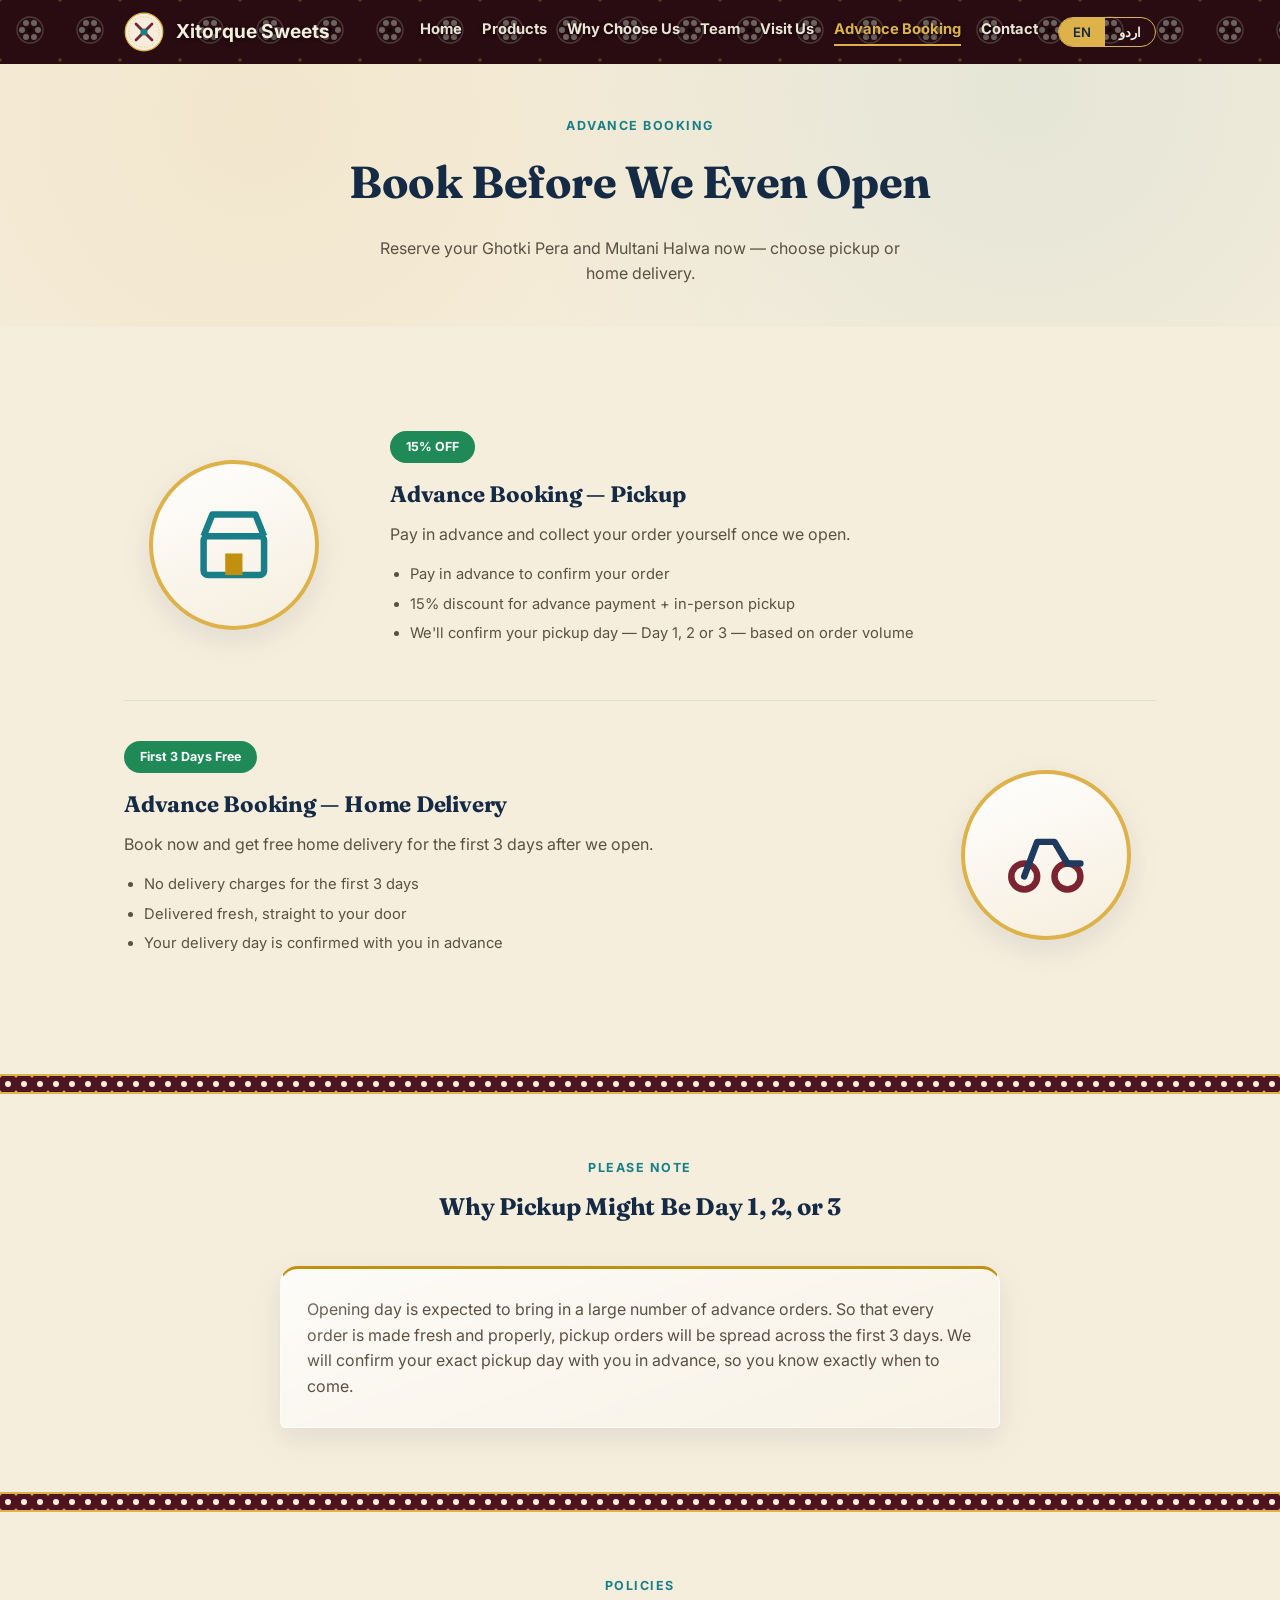
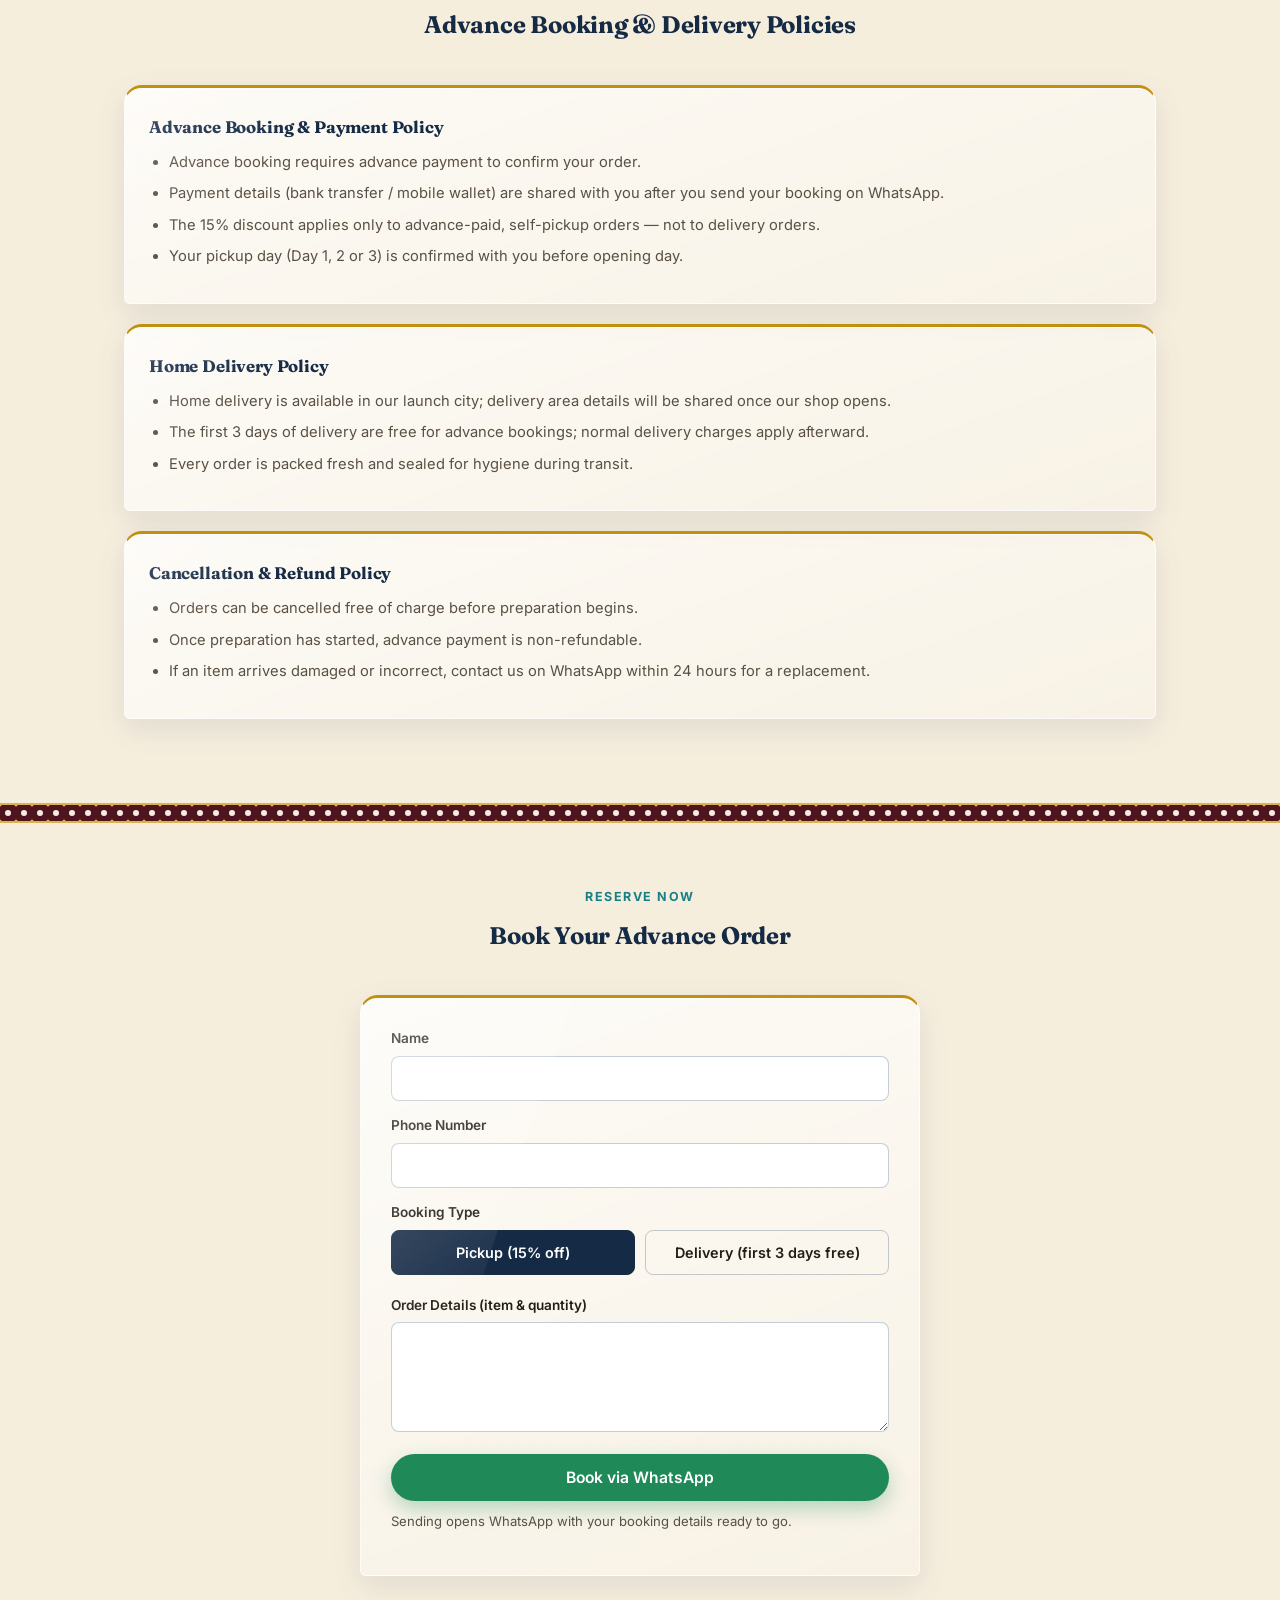
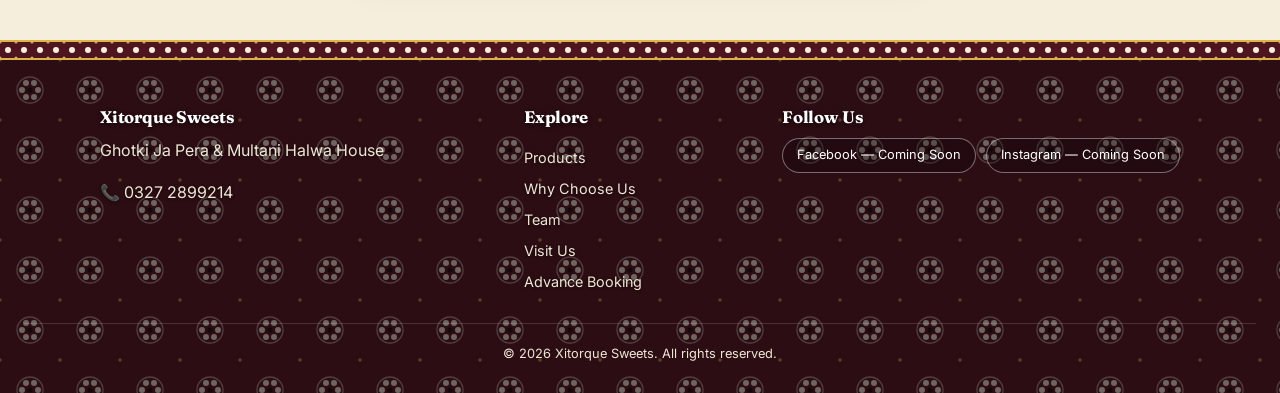
==== commit 21b6830e: "Add files via upload" ====
--- a/advance-booking.html
+++ b/advance-booking.html
@@ -51,11 +51,15 @@
 
 <section>
   <div class="container">
-    <div class="booking-grid">
-
-      <div class="glass-card booking-card pickup">
+
+    <div class="feature-row reveal">
+      <div class="feature-media">
+        <div class="feature-media-frame">
+          <svg viewBox="0 0 48 48" aria-hidden="true"><rect x="10" y="20" width="28" height="18" rx="2" fill="none" stroke="var(--turquoise)" stroke-width="3"/><path d="M10 20l4-10h20l4 10" fill="none" stroke="var(--turquoise)" stroke-width="3" stroke-linejoin="round"/><rect x="20" y="28" width="8" height="10" fill="var(--gold)"/></svg>
+        </div>
+      </div>
+      <div class="feature-text">
         <span class="booking-badge" data-en="15% OFF" data-ur="15% رعایت"></span>
-        <svg class="booking-icon" viewBox="0 0 48 48" aria-hidden="true"><rect x="10" y="20" width="28" height="18" rx="2" fill="none" stroke="var(--turquoise)" stroke-width="3"/><path d="M10 20l4-10h20l4 10" fill="none" stroke="var(--turquoise)" stroke-width="3" stroke-linejoin="round"/><rect x="20" y="28" width="8" height="10" fill="var(--gold)"/></svg>
         <h3 data-en="Advance Booking — Pickup" data-ur="ایڈوانس بکنگ — پک اپ"></h3>
         <p data-en="Pay in advance and collect your order yourself once we open." data-ur="ایڈوانس ادائیگی کریں اور کھلنے کے بعد خود اپنا آرڈر لینے آئیں۔"></p>
         <ul class="booking-list">
@@ -64,10 +68,16 @@
           <li data-en="We'll confirm your pickup day — Day 1, 2 or 3 — based on order volume" data-ur="آپ کا پک اپ دن بتایا جائے گا — پہلا، دوسرا یا تیسرا — آرڈرز کی تعداد کے مطابق"></li>
         </ul>
       </div>
-
-      <div class="glass-card booking-card delivery">
-        <span class="booking-badge" data-en="First 3 Days Free" data-ur="پہلے 3 دن مفت"></span>
-        <svg class="booking-icon" viewBox="0 0 48 48" aria-hidden="true"><circle cx="14" cy="34" r="6" fill="none" stroke="var(--maroon)" stroke-width="3"/><circle cx="34" cy="34" r="6" fill="none" stroke="var(--maroon)" stroke-width="3"/><path d="M14 34l6-16h8l6 10h6" fill="none" stroke="var(--indigo)" stroke-width="3" stroke-linecap="round" stroke-linejoin="round"/></svg>
+    </div>
+
+    <div class="feature-row reverse reveal">
+      <div class="feature-media">
+        <div class="feature-media-frame">
+          <svg viewBox="0 0 48 48" aria-hidden="true"><circle cx="14" cy="34" r="6" fill="none" stroke="var(--maroon)" stroke-width="3"/><circle cx="34" cy="34" r="6" fill="none" stroke="var(--maroon)" stroke-width="3"/><path d="M14 34l6-16h8l6 10h6" fill="none" stroke="var(--indigo)" stroke-width="3" stroke-linecap="round" stroke-linejoin="round"/></svg>
+        </div>
+      </div>
+      <div class="feature-text">
+        <span class="booking-badge" style="background:var(--whatsapp);" data-en="First 3 Days Free" data-ur="پہلے 3 دن مفت"></span>
         <h3 data-en="Advance Booking — Home Delivery" data-ur="ایڈوانس بکنگ — ہوم ڈیلیوری"></h3>
         <p data-en="Book now and get free home delivery for the first 3 days after we open." data-ur="ابھی بک کریں اور کھلنے کے بعد پہلے 3 دن مفت ہوم ڈیلیوری حاصل کریں۔"></p>
         <ul class="booking-list">
@@ -76,8 +86,8 @@
           <li data-en="Your delivery day is confirmed with you in advance" data-ur="ڈیلیوری کا دن پہلے سے آپ کو بتا دیا جائے گا"></li>
         </ul>
       </div>
-
-    </div>
+    </div>
+
   </div>
 </section>
 
@@ -89,7 +99,7 @@
       <span class="eyebrow" data-en="Please Note" data-ur="براہ کرم نوٹ کریں"></span>
       <h2 data-en="Why Pickup Might Be Day 1, 2, or 3" data-ur="پک اپ پہلے، دوسرے یا تیسرے دن کیوں ہو سکتا ہے"></h2>
     </div>
-    <div class="glass-card" style="max-width:720px;margin:0 auto;padding:28px 26px;">
+    <div class="glass-card reveal" style="max-width:720px;margin:0 auto;padding:28px 26px;">
       <p style="margin-bottom:0;" data-en="Opening day is expected to bring in a large number of advance orders. So that every order is made fresh and properly, pickup orders will be spread across the first 3 days. We will confirm your exact pickup day with you in advance, so you know exactly when to come."
          data-ur="کھلنے کے دن بہت زیادہ ایڈوانس آرڈرز آنے کی توقع ہے۔ ہر آرڈر تازہ اور صحیح طریقے سے تیار ہو سکے اس کے لیے پک اپ آرڈرز پہلے 3 دنوں میں تقسیم کیے جائیں گے۔ آپ کا صحیح پک اپ دن پہلے سے بتا دیا جائے گا — تاکہ آپ کو معلوم ہو کب آنا ہے۔"></p>
     </div>
@@ -105,7 +115,7 @@
       <h2 data-en="Advance Booking &amp; Delivery Policies" data-ur="ایڈوانس بکنگ اور ڈیلیوری پالیسیاں"></h2>
     </div>
 
-    <div class="glass-card policy-block">
+    <div class="glass-card policy-block reveal">
       <h3 data-en="Advance Booking &amp; Payment Policy" data-ur="ایڈوانس بکنگ اور ادائیگی پالیسی"></h3>
       <ul>
         <li data-en="Advance booking requires advance payment to confirm your order." data-ur="آرڈر کنفرم کرنے کے لیے ایڈوانس بکنگ پر ایڈوانس ادائیگی لازمی ہے۔"></li>
@@ -115,7 +125,7 @@
       </ul>
     </div>
 
-    <div class="glass-card policy-block">
+    <div class="glass-card policy-block reveal">
       <h3 data-en="Home Delivery Policy" data-ur="ہوم ڈیلیوری پالیسی"></h3>
       <ul>
         <li data-en="Home delivery is available in our launch city; delivery area details will be shared once our shop opens." data-ur="ہوم ڈیلیوری لانچ سٹی میں دستیاب ہوگی؛ ڈیلیوری ایریا کی تفصیلات دکان کھلنے کے بعد بتائی جائیں گی۔"></li>
@@ -124,7 +134,7 @@
       </ul>
     </div>
 
-    <div class="glass-card policy-block">
+    <div class="glass-card policy-block reveal">
       <h3 data-en="Cancellation &amp; Refund Policy" data-ur="منسوخی اور رقم واپسی کی پالیسی"></h3>
       <ul>
         <li data-en="Orders can be cancelled free of charge before preparation begins." data-ur="تیاری شروع ہونے سے پہلے آرڈر بغیر کسی چارج کے منسوخ کیا جا سکتا ہے۔"></li>
@@ -143,7 +153,7 @@
       <span class="eyebrow" data-en="Reserve Now" data-ur="ابھی محفوظ کریں"></span>
       <h2 data-en="Book Your Advance Order" data-ur="اپنا ایڈوانس آرڈر بک کریں"></h2>
     </div>
-    <div class="glass-card contact-card" style="max-width:560px;margin:0 auto;">
+    <div class="glass-card contact-card reveal" style="max-width:560px;margin:0 auto;">
       <form id="booking-form">
         <div>
           <label for="b-name" data-en="Name" data-ur="نام"></label>
--- a/styles.css
+++ b/styles.css
@@ -67,9 +67,11 @@
 }
 .site-header::before{
   content:"";position:absolute;inset:0;
-  background-image:url("data:image/svg+xml,%3Csvg xmlns='http://www.w3.org/2000/svg' width='60' height='60' viewBox='0 0 60 60'%3E%3Crect width='60' height='60' fill='%234E1420'/%3E%3Ccircle cx='30' cy='30' r='13' fill='none' stroke='%23F6EEDD' stroke-opacity='0.55' stroke-width='1.3'/%3E%3Ccircle cx='38' cy='30' r='3' fill='%23F6EEDD'/%3E%3Ccircle cx='34' cy='36.93' r='3' fill='%23F6EEDD'/%3E%3Ccircle cx='26' cy='36.93' r='3' fill='%23F6EEDD'/%3E%3Ccircle cx='22' cy='30' r='3' fill='%23F6EEDD'/%3E%3Ccircle cx='26' cy='23.07' r='3' fill='%23F6EEDD'/%3E%3Ccircle cx='34' cy='23.07' r='3' fill='%23F6EEDD'/%3E%3Ccircle cx='30' cy='30' r='2.6' fill='%231A0E10'/%3E%3Ccircle cx='0' cy='0' r='1.8' fill='%23DDB24A' fill-opacity='0.75'/%3E%3Ccircle cx='60' cy='0' r='1.8' fill='%23DDB24A' fill-opacity='0.75'/%3E%3Ccircle cx='0' cy='60' r='1.8' fill='%23DDB24A' fill-opacity='0.75'/%3E%3Ccircle cx='60' cy='60' r='1.8' fill='%23DDB24A' fill-opacity='0.75'/%3E%3C/svg%3E");
-  background-repeat:repeat;
-  background-size:60px 60px;
+  background-image:
+    linear-gradient(rgba(15,7,9,0.6), rgba(15,7,9,0.6)),
+    url("data:image/svg+xml,%3Csvg xmlns='http://www.w3.org/2000/svg' width='60' height='60' viewBox='0 0 60 60'%3E%3Crect width='60' height='60' fill='%234E1420'/%3E%3Ccircle cx='30' cy='30' r='13' fill='none' stroke='%23F6EEDD' stroke-opacity='0.55' stroke-width='1.3'/%3E%3Ccircle cx='38' cy='30' r='3' fill='%23F6EEDD'/%3E%3Ccircle cx='34' cy='36.93' r='3' fill='%23F6EEDD'/%3E%3Ccircle cx='26' cy='36.93' r='3' fill='%23F6EEDD'/%3E%3Ccircle cx='22' cy='30' r='3' fill='%23F6EEDD'/%3E%3Ccircle cx='26' cy='23.07' r='3' fill='%23F6EEDD'/%3E%3Ccircle cx='34' cy='23.07' r='3' fill='%23F6EEDD'/%3E%3Ccircle cx='30' cy='30' r='2.6' fill='%231A0E10'/%3E%3Ccircle cx='0' cy='0' r='1.8' fill='%23DDB24A' fill-opacity='0.75'/%3E%3Ccircle cx='60' cy='0' r='1.8' fill='%23DDB24A' fill-opacity='0.75'/%3E%3Ccircle cx='0' cy='60' r='1.8' fill='%23DDB24A' fill-opacity='0.75'/%3E%3Ccircle cx='60' cy='60' r='1.8' fill='%23DDB24A' fill-opacity='0.75'/%3E%3C/svg%3E");
+  background-repeat:no-repeat, repeat;
+  background-size:auto, 60px 60px;
   pointer-events:none;
 }
 .header-inner{
@@ -79,7 +81,7 @@
 }
 .brand{display:flex;align-items:center;gap:12px;text-decoration:none;}
 .logo-mark{width:40px;height:40px;flex-shrink:0;}
-.brand-name{font-size:1.2rem;font-weight:700;color:var(--ivory);margin:0;line-height:1;white-space:nowrap;}
+.brand-name{font-size:1.2rem;font-weight:700;color:var(--ivory);margin:0;line-height:1;white-space:nowrap;text-shadow:0 1px 4px rgba(0,0,0,0.7);}
 
 .nav-toggle{
   display:none;background:none;border:none;cursor:pointer;padding:6px;
@@ -90,8 +92,9 @@
   position:relative;z-index:1;
 }
 .nav-links a{
-  color:var(--ivory);opacity:0.82;text-decoration:none;font-size:0.92rem;font-weight:600;
+  color:var(--ivory);opacity:0.95;text-decoration:none;font-size:0.92rem;font-weight:700;
   padding-bottom:3px;border-bottom:2px solid transparent;transition:opacity 0.15s, border-color 0.15s;
+  text-shadow:0 1px 4px rgba(0,0,0,0.7);
 }
 .nav-links a:hover{opacity:1;}
 .nav-links a.active{opacity:1;color:var(--gold-soft);border-bottom-color:var(--gold-soft);}
@@ -257,14 +260,15 @@
 }
 
 /* ---------- Contact ---------- */
-.contact-wrap{display:grid;grid-template-columns:1fr;gap:32px;align-items:start;}
-@media(min-width:820px){.contact-wrap{grid-template-columns:0.9fr 1.1fr;}}
+.contact-wrap{display:grid;grid-template-columns:1fr;gap:32px;align-items:start;max-width:640px;margin:0 auto;}
 .contact-card{padding:30px;}
 .contact-card .btn{width:100%;justify-content:center;margin-top:8px;}
 .contact-number{font-size:1.3rem;font-weight:700;color:var(--indigo-deep);margin:10px 0 18px;letter-spacing:0.02em;}
 form{display:flex;flex-direction:column;gap:14px;}
-label{font-size:0.85rem;font-weight:600;color:var(--ink);}
+form > div{display:flex;flex-direction:column;gap:6px;}
+label{display:block;font-size:0.85rem;font-weight:600;color:var(--ink);}
 input, textarea{
+  display:block;width:100%;
   padding:12px 14px;border-radius:var(--radius-sm);border:1.5px solid rgba(30,58,95,0.25);
   background:#fff;font-size:0.95rem;color:var(--ink);
 }
@@ -277,25 +281,27 @@
 }
 footer::before{
   content:"";position:absolute;inset:0;
-  background-image:url("data:image/svg+xml,%3Csvg xmlns='http://www.w3.org/2000/svg' width='60' height='60' viewBox='0 0 60 60'%3E%3Crect width='60' height='60' fill='%234E1420'/%3E%3Ccircle cx='30' cy='30' r='13' fill='none' stroke='%23F6EEDD' stroke-opacity='0.5' stroke-width='1.3'/%3E%3Ccircle cx='38' cy='30' r='3' fill='%23F6EEDD' fill-opacity='0.9'/%3E%3Ccircle cx='34' cy='36.93' r='3' fill='%23F6EEDD' fill-opacity='0.9'/%3E%3Ccircle cx='26' cy='36.93' r='3' fill='%23F6EEDD' fill-opacity='0.9'/%3E%3Ccircle cx='22' cy='30' r='3' fill='%23F6EEDD' fill-opacity='0.9'/%3E%3Ccircle cx='26' cy='23.07' r='3' fill='%23F6EEDD' fill-opacity='0.9'/%3E%3Ccircle cx='34' cy='23.07' r='3' fill='%23F6EEDD' fill-opacity='0.9'/%3E%3Ccircle cx='30' cy='30' r='2.6' fill='%231A0E10'/%3E%3Ccircle cx='0' cy='0' r='1.8' fill='%23DDB24A' fill-opacity='0.7'/%3E%3Ccircle cx='60' cy='0' r='1.8' fill='%23DDB24A' fill-opacity='0.7'/%3E%3Ccircle cx='0' cy='60' r='1.8' fill='%23DDB24A' fill-opacity='0.7'/%3E%3Ccircle cx='60' cy='60' r='1.8' fill='%23DDB24A' fill-opacity='0.7'/%3E%3C/svg%3E");
-  background-repeat:repeat;
-  background-size:60px 60px;
+  background-image:
+    linear-gradient(rgba(15,7,9,0.55), rgba(15,7,9,0.55)),
+    url("data:image/svg+xml,%3Csvg xmlns='http://www.w3.org/2000/svg' width='60' height='60' viewBox='0 0 60 60'%3E%3Crect width='60' height='60' fill='%234E1420'/%3E%3Ccircle cx='30' cy='30' r='13' fill='none' stroke='%23F6EEDD' stroke-opacity='0.5' stroke-width='1.3'/%3E%3Ccircle cx='38' cy='30' r='3' fill='%23F6EEDD' fill-opacity='0.9'/%3E%3Ccircle cx='34' cy='36.93' r='3' fill='%23F6EEDD' fill-opacity='0.9'/%3E%3Ccircle cx='26' cy='36.93' r='3' fill='%23F6EEDD' fill-opacity='0.9'/%3E%3Ccircle cx='22' cy='30' r='3' fill='%23F6EEDD' fill-opacity='0.9'/%3E%3Ccircle cx='26' cy='23.07' r='3' fill='%23F6EEDD' fill-opacity='0.9'/%3E%3Ccircle cx='34' cy='23.07' r='3' fill='%23F6EEDD' fill-opacity='0.9'/%3E%3Ccircle cx='30' cy='30' r='2.6' fill='%231A0E10'/%3E%3Ccircle cx='0' cy='0' r='1.8' fill='%23DDB24A' fill-opacity='0.7'/%3E%3Ccircle cx='60' cy='0' r='1.8' fill='%23DDB24A' fill-opacity='0.7'/%3E%3Ccircle cx='0' cy='60' r='1.8' fill='%23DDB24A' fill-opacity='0.7'/%3E%3Ccircle cx='60' cy='60' r='1.8' fill='%23DDB24A' fill-opacity='0.7'/%3E%3C/svg%3E");
+  background-repeat:no-repeat, repeat;
+  background-size:auto, 60px 60px;
   pointer-events:none;
 }
 .footer-inner{
   position:relative;z-index:1;max-width:1080px;margin:0 auto;display:flex;flex-wrap:wrap;gap:24px;
   justify-content:space-between;align-items:flex-start;
 }
-footer h3{color:#fff;font-size:1.05rem;}
-footer p{color:#C9BFA9;}
+footer h3{color:#fff;font-size:1.05rem;text-shadow:0 1px 4px rgba(0,0,0,0.7);}
+footer p{color:#EFE7D6;text-shadow:0 1px 3px rgba(0,0,0,0.5);}
 .footer-social{display:flex;gap:10px;flex-wrap:wrap;}
-.social-pill{font-size:0.8rem;padding:6px 14px;border:1px solid rgba(255,255,255,0.3);border-radius:999px;color:#C9BFA9;}
+.social-pill{font-size:0.8rem;padding:6px 14px;border:1px solid rgba(255,255,255,0.4);border-radius:999px;color:#fff;background:rgba(0,0,0,0.2);}
 .footer-nav{display:flex;flex-direction:column;gap:8px;}
-.footer-nav a{color:#C9BFA9;text-decoration:none;font-size:0.9rem;}
+.footer-nav a{color:#EFE7D6;text-decoration:none;font-size:0.9rem;text-shadow:0 1px 3px rgba(0,0,0,0.5);}
 .footer-nav a:hover{color:var(--gold-soft);}
 .footer-bottom{
   position:relative;z-index:1;text-align:center;margin-top:30px;padding-top:20px;
-  border-top:1px solid rgba(255,255,255,0.15);font-size:0.8rem;color:#9C927D;
+  border-top:1px solid rgba(255,255,255,0.15);font-size:0.8rem;color:#EFE7D6;
 }
 
 @media (prefers-reduced-motion: reduce){
@@ -357,3 +363,61 @@
 .promo-banner h3{color:#fff;margin-bottom:6px;}
 .promo-banner p{color:#EFE7D6;margin-bottom:16px;}
 
+/* ---------- Feature row: media + text, one item at a time ---------- */
+.feature-row{
+  display:flex;flex-direction:column;gap:26px;align-items:center;
+  padding:40px 0;border-bottom:1px solid rgba(30,58,95,0.10);
+}
+.feature-row:last-child{border-bottom:none;}
+@media(min-width:760px){
+  .feature-row{flex-direction:row;text-align:left;gap:46px;align-items:center;}
+  .feature-row.reverse{flex-direction:row-reverse;}
+  body.lang-ur .feature-row{text-align:right;}
+}
+.feature-media{flex:0 0 auto;width:100%;max-width:220px;text-align:center;}
+.feature-text{flex:1;min-width:0;text-align:center;}
+@media(min-width:760px){.feature-text{text-align:left;}
+  body.lang-ur .feature-text{text-align:right;}}
+.feature-text h3{font-size:1.4rem;}
+.feature-media-frame{
+  width:170px;height:170px;margin:0 auto;border-radius:50%;
+  display:flex;align-items:center;justify-content:center;
+  background:linear-gradient(160deg, #fff, var(--ivory));
+  border:4px solid var(--gold-soft);box-shadow:var(--shadow-soft);
+  animation:xqFloat 5s ease-in-out infinite;
+}
+.feature-media-frame svg{width:64%;height:64%;}
+.feature-media-frame.photo{padding:0;overflow:hidden;animation:none;}
+.feature-media-frame.photo img{width:100%;height:100%;object-fit:cover;border-radius:50%;}
+.feature-ingredients{display:flex;flex-wrap:wrap;gap:12px;margin-top:16px;justify-content:center;}
+@media(min-width:760px){.feature-ingredients{justify-content:flex-start;}
+  body.lang-ur .feature-ingredients{justify-content:flex-end;}}
+.feature-ingredient{
+  display:flex;align-items:center;gap:10px;background:var(--card);border:1px solid rgba(30,58,95,0.12);
+  border-radius:999px;padding:6px 16px 6px 6px;
+}
+body.lang-ur .feature-ingredient{padding:6px 6px 6px 16px;}
+.feature-ingredient .dot{width:24px;height:24px;border-radius:50%;flex-shrink:0;}
+.feature-ingredient strong{display:block;font-size:0.82rem;color:var(--ink);}
+.feature-ingredient span{font-size:0.78rem;color:var(--ink-soft);}
+
+@keyframes xqFloat{
+  0%,100%{transform:translateY(0);}
+  50%{transform:translateY(-8px);}
+}
+@keyframes xqPulse{
+  0%,100%{box-shadow:0 8px 20px rgba(31,138,87,0.30);}
+  50%{box-shadow:0 8px 28px rgba(31,138,87,0.55);}
+}
+.btn-whatsapp{animation:xqPulse 2.4s ease-in-out infinite;}
+
+/* ---------- Scroll reveal ---------- */
+.reveal{opacity:0;transform:translateY(26px);transition:opacity 0.7s ease, transform 0.7s ease;}
+.reveal.in-view{opacity:1;transform:translateY(0);}
+
+@media (prefers-reduced-motion: reduce){
+  .feature-media-frame{animation:none;}
+  .btn-whatsapp{animation:none;}
+  .reveal{opacity:1;transform:none;transition:none;}
+}
+
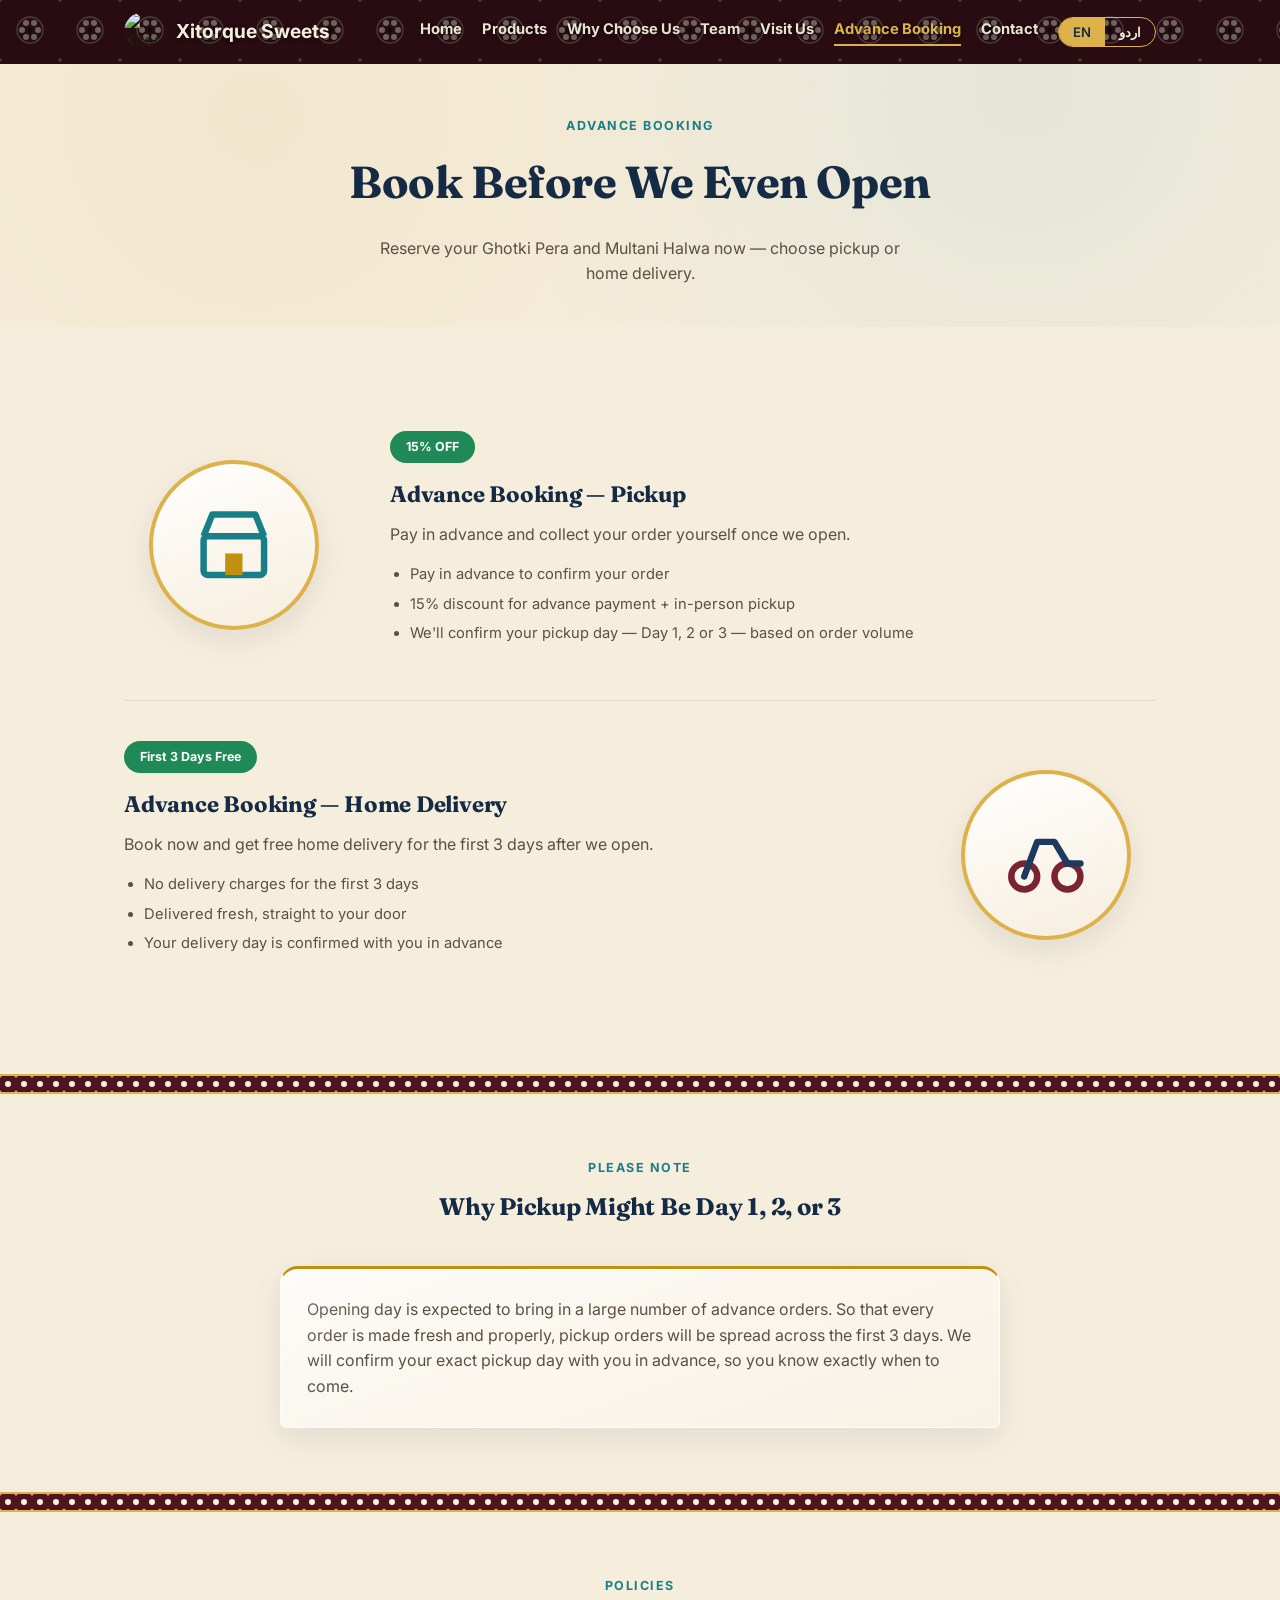
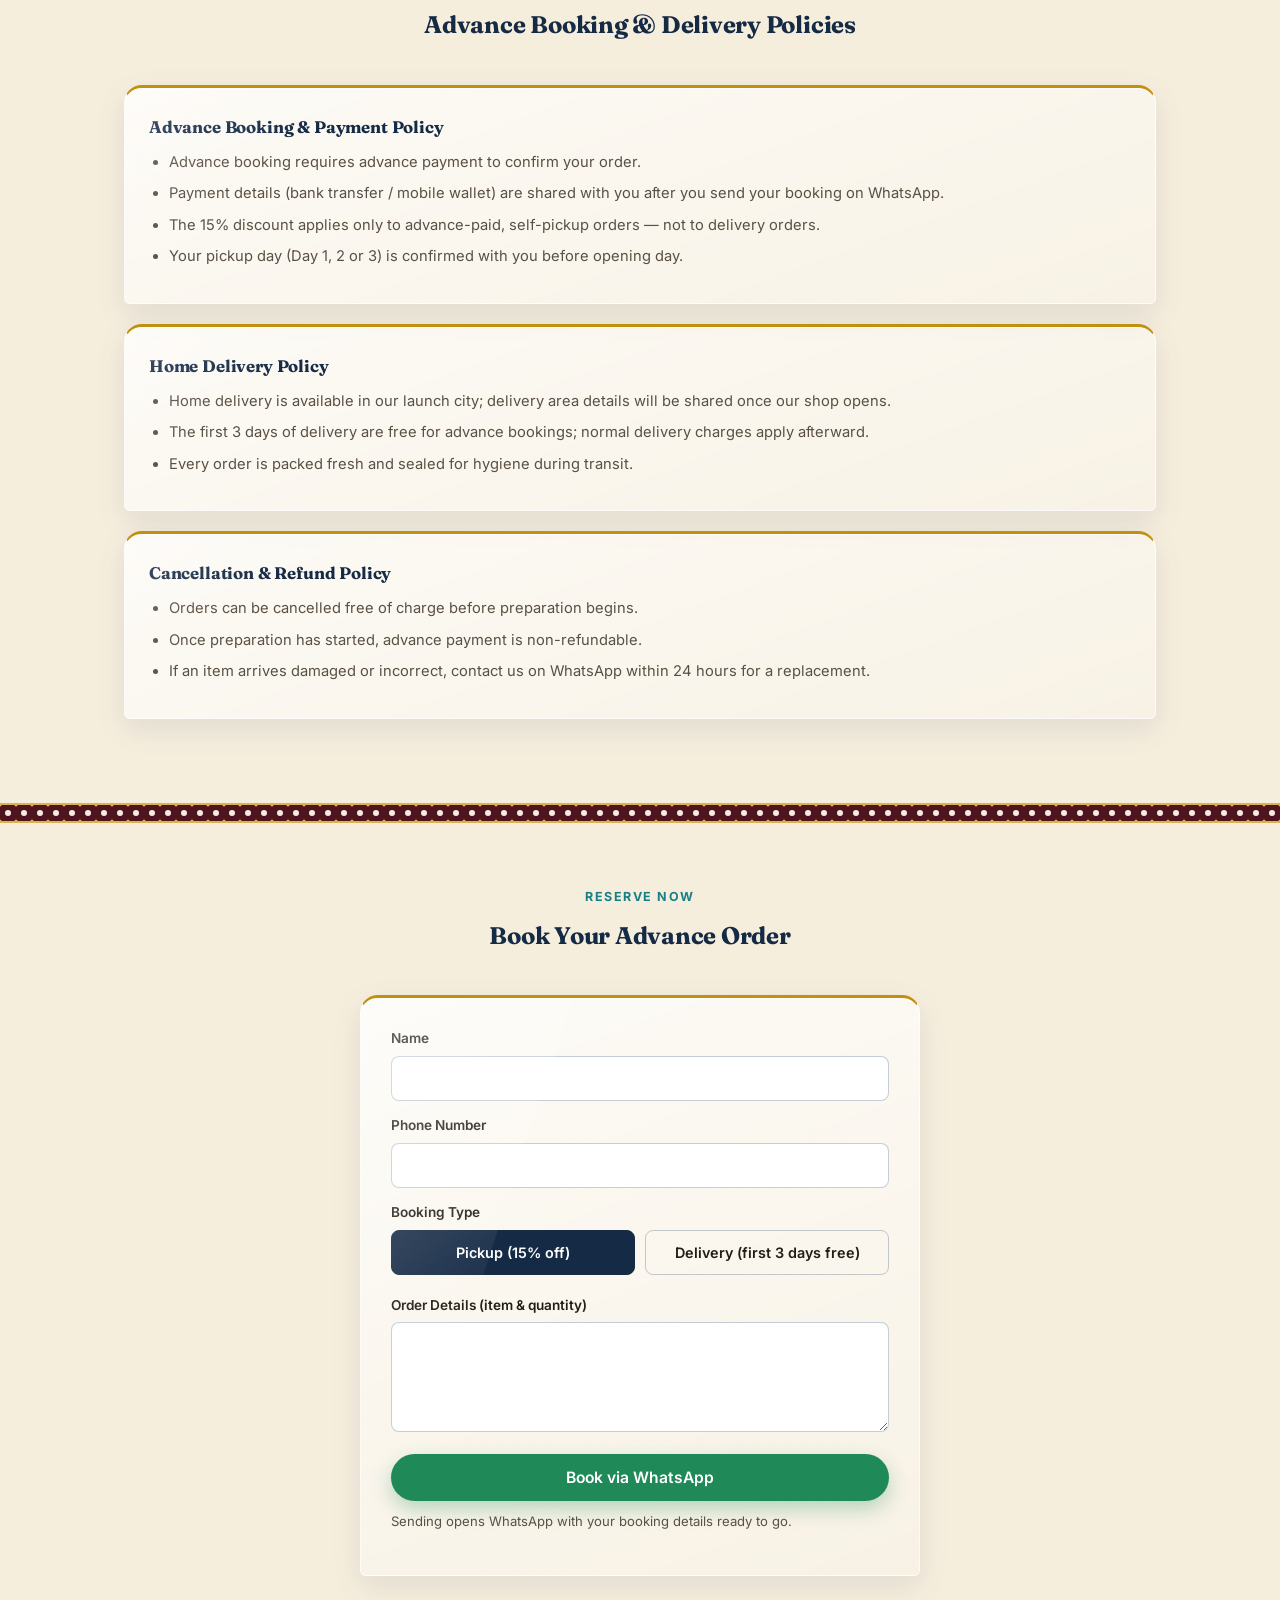
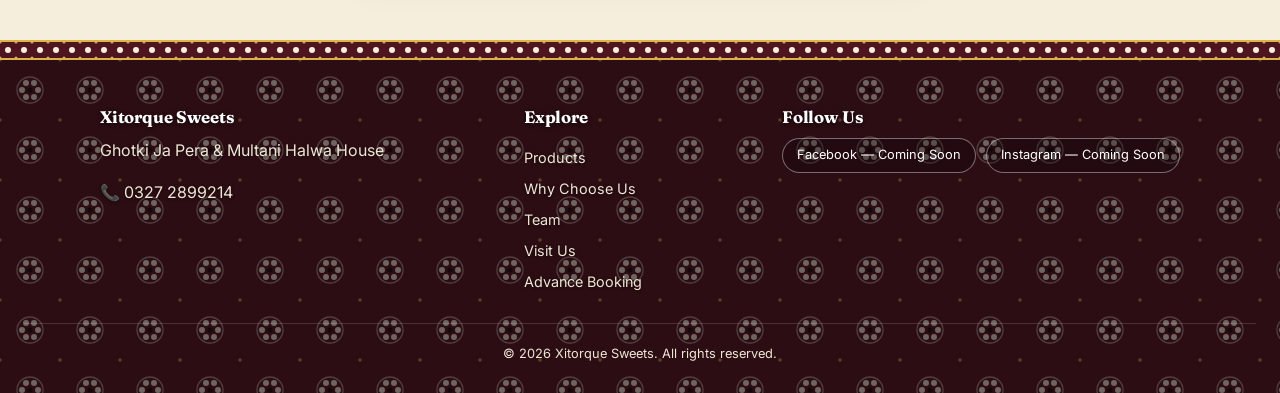
==== commit b47a62f0: "Add files via upload" ====
--- a/advance-booking.html
+++ b/advance-booking.html
@@ -5,6 +5,8 @@
 <meta name="viewport" content="width=device-width, initial-scale=1.0">
 <title>Advance Booking — Xitorque Sweets</title>
 <meta name="description" content="Book your Ghotki Pera and Multani Halwa in advance — pickup with 15% off, or home delivery free for the first 3 days.">
+<link rel="icon" type="image/png" href="photos/favicon.png">
+<link rel="apple-touch-icon" href="photos/favicon.png">
 <link rel="preconnect" href="https://fonts.googleapis.com">
 <link rel="preconnect" href="https://fonts.gstatic.com" crossorigin>
 <link href="https://fonts.googleapis.com/css2?family=Fraunces:ital,wght@0,500;0,600;0,700;1,500&family=Inter:wght@400;500;600;700&family=Noto+Nastaliq+Urdu:wght@400;600;700&display=swap" rel="stylesheet">
@@ -15,12 +17,7 @@
 <header class="site-header">
   <div class="header-inner">
     <a href="index.html" class="brand">
-      <svg class="logo-mark" viewBox="0 0 100 100" aria-hidden="true">
-        <circle cx="50" cy="50" r="47" fill="var(--ivory)" stroke="var(--gold-soft)" stroke-width="3"/>
-        <circle cx="50" cy="50" r="38" fill="none" stroke="var(--gold-soft)" stroke-width="1.5" stroke-dasharray="3 4"/>
-        <path d="M30 30 L70 70 M70 30 L30 70" stroke="var(--maroon)" stroke-width="7" stroke-linecap="round"/>
-        <circle cx="50" cy="50" r="9" fill="var(--turquoise)"/>
-      </svg>
+      <img src="photos/logo.png" alt="Xitorque Sweets Logo" class="logo-mark" style="border-radius:50%;background:transparent;">
       <p class="brand-name">Xitorque Sweets</p>
     </a>
     <button class="nav-toggle" id="nav-toggle" aria-label="Toggle menu" onclick="toggleNav()">
